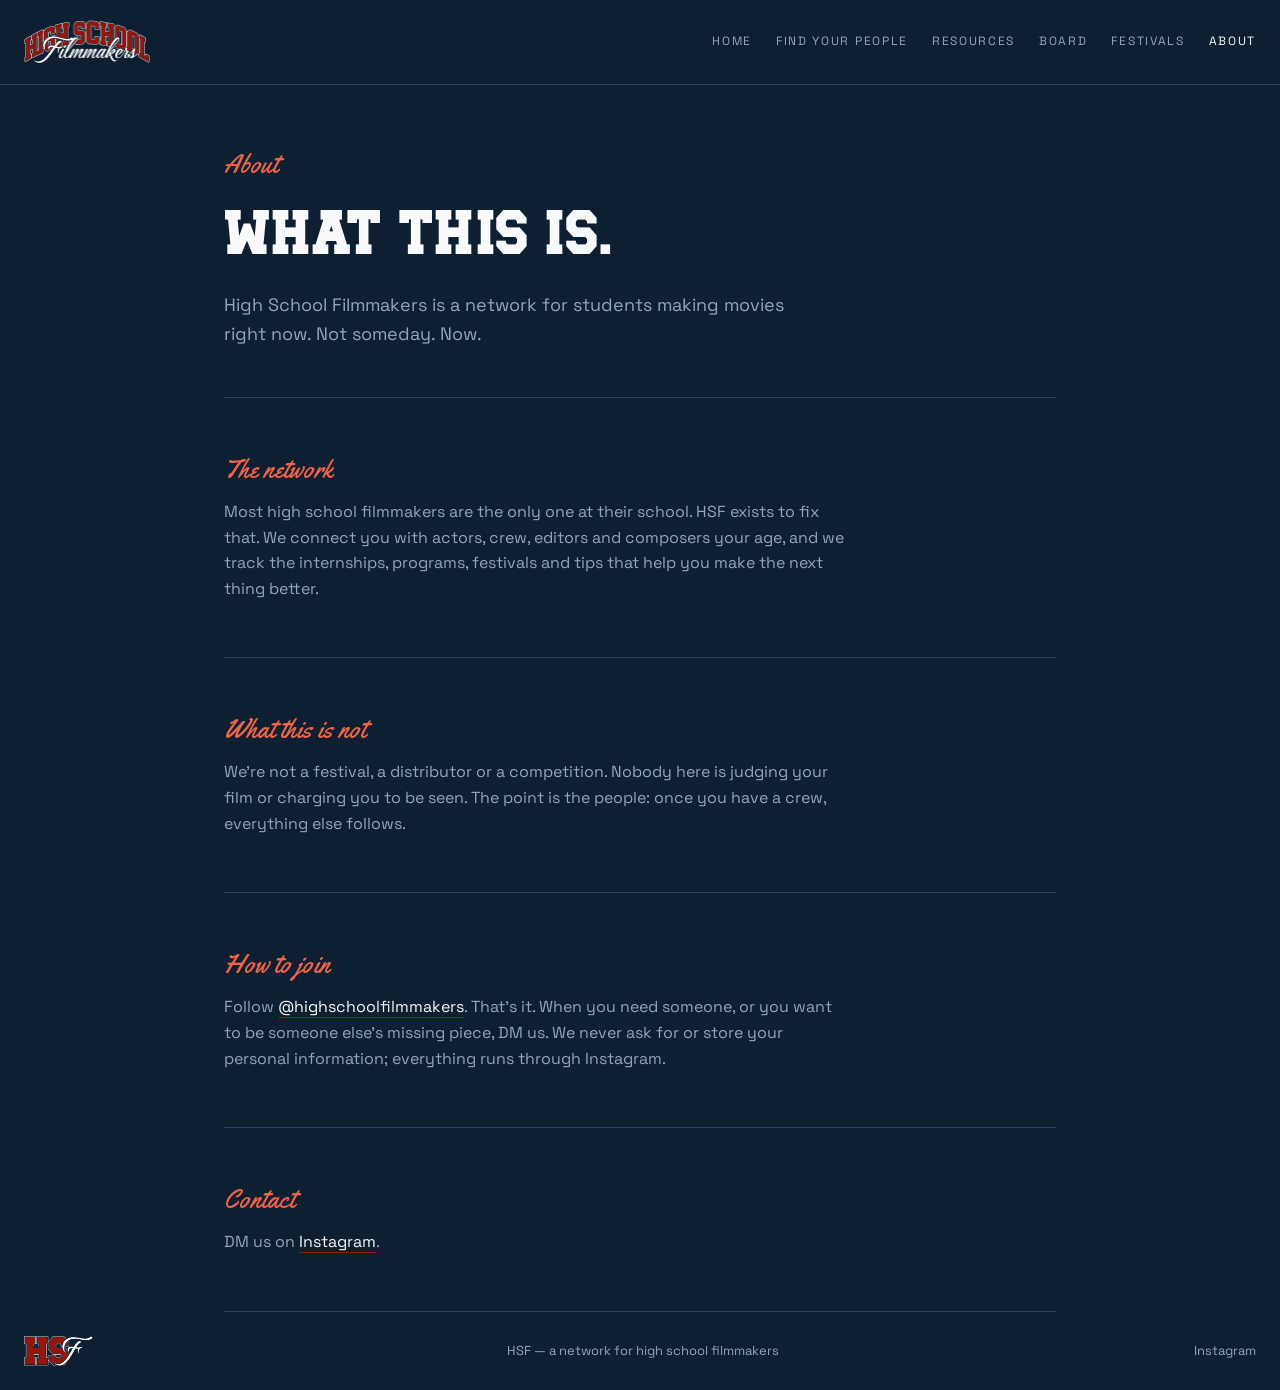
==== about.html @ a2c82431 "Add links to Board and Festivals in navigation" ====
<!DOCTYPE html>
<html lang="en">
<head>
<meta charset="UTF-8">
<meta name="viewport" content="width=device-width, initial-scale=1.0">
<title>About &mdash; High School Filmmakers</title>
<meta name="description" content="What High School Filmmakers is and how to join.">
<link rel="icon" href="favicon.svg" type="image/svg+xml">
<link rel="preconnect" href="https://fonts.googleapis.com">
<link rel="preconnect" href="https://fonts.gstatic.com" crossorigin>
<link href="https://fonts.googleapis.com/css2?family=Space+Grotesk:wght@400;500;700&family=Yellowtail&display=swap" rel="stylesheet">
<link rel="stylesheet" href="styles.css">
</head>
<body>
<header class="site-header">
  <a class="wordmark" href="index.html" aria-label="High School Filmmakers home"><img src="hsf-logo.png" alt="High School Filmmakers"></a>
  <nav>
    <a href="index.html">Home</a>
    <a href="find.html">Find Your People</a>
    <a href="resources.html">Resources</a>
    <a href="board.html">Board</a>
    <a href="festivals.html">Festivals</a>
    <a href="about.html" aria-current="page">About</a>
  </nav>
</header>

<main>
  <section class="hero hero-small">
    <p class="label">About</p>
    <h1>What this is.</h1>
    <p class="lede">High School Filmmakers is a network for students making movies right now. Not someday. Now.</p>
  </section>

  <section class="panel">
    <p class="label">The network</p>
    <p>Most high school filmmakers are the only one at their school. HSF exists to fix that. We connect you with actors, crew, editors and composers your age, and we track the internships, programs, festivals and tips that help you make the next thing better.</p>
  </section>

  <section class="panel">
    <p class="label">What this is not</p>
    <p>We're not a festival, a distributor or a competition. Nobody here is judging your film or charging you to be seen. The point is the people: once you have a crew, everything else follows.</p>
  </section>

  <section class="panel">
    <p class="label">How to join</p>
    <p>Follow <a class="text-link" href="https://www.instagram.com/highschoolfilmmakers" target="_blank" rel="noopener">@highschoolfilmmakers</a>. That's it. When you need someone, or you want to be someone else's missing piece, DM us. We never ask for or store your personal information; everything runs through Instagram.</p>
  </section>

  <section class="panel">
    <p class="label">Contact</p>
    <p>DM us on <a class="text-link" href="https://www.instagram.com/highschoolfilmmakers" target="_blank" rel="noopener">Instagram</a>.</p>
  </section>
</main>

<footer class="site-footer">
  <img class="footer-mark" src="hsf-mark.svg" alt="HSF">
  <span>HSF &mdash; a network for high school filmmakers</span>
  <a href="https://www.instagram.com/highschoolfilmmakers" target="_blank" rel="noopener">Instagram</a>
</footer>
</body>
</html>
---- styles.css ----
@font-face {
  font-family: 'Baseball Club';
  src: url('baseball-club-solid.woff2') format('woff2');
  font-weight: 400;
  font-style: normal;
  font-display: swap;
}

:root {
  --bg: #0d1f30;
  --ink: #f7f9fb;
  --muted: #93a5b8;
  --accent: #93170f;
  --line: #25415e;
}

* { box-sizing: border-box; margin: 0; padding: 0; }

body {
  background: var(--bg);
  color: var(--ink);
  font-family: 'Space Grotesk', system-ui, -apple-system, sans-serif;
  line-height: 1.6;
  -webkit-font-smoothing: antialiased;
}

a { color: inherit; }

.site-header {
  display: flex;
  align-items: center;
  justify-content: space-between;
  padding: 20px 24px;
  border-bottom: 1px solid var(--line);
}

.wordmark {
  display: inline-flex;
  align-items: center;
  text-decoration: none;
}
.wordmark img { height: 44px; width: auto; display: block; }

.site-header nav { display: flex; gap: 24px; }
.site-header nav a {
  text-decoration: none;
  text-transform: uppercase;
  font-size: 12px;
  letter-spacing: 0.14em;
  color: var(--muted);
}
.site-header nav a:hover,
.site-header nav a[aria-current="page"] { color: var(--ink); }

main { max-width: 880px; margin: 0 auto; padding: 0 24px; }

.hero { padding: 96px 0 72px; border-bottom: 1px solid var(--line); }
.hero-small { padding: 64px 0 48px; }

.label {
  font-family: 'Yellowtail', 'Space Grotesk', cursive;
  font-size: 26px;
  line-height: 1.2;
  color: #f0654a;
  margin-bottom: 20px;
}
.panel .label { color: #f0654a; }

h1 {
  font-family: 'Baseball Club', 'Space Grotesk', system-ui, sans-serif;
  font-size: clamp(38px, 6.5vw, 62px);
  line-height: 1.08;
  font-weight: 400;
  letter-spacing: 0.02em;
  margin-bottom: 24px;
  color: var(--ink);
}

h2 {
  font-family: 'Baseball Club', 'Space Grotesk', system-ui, sans-serif;
  font-size: 28px;
  margin-bottom: 14px;
  letter-spacing: 0.02em;
  font-weight: 400;
  color: var(--ink);
}

.lede { font-size: 18px; color: var(--muted); max-width: 560px; }

.cta-row { display: flex; gap: 14px; margin-top: 36px; flex-wrap: wrap; }

.btn {
  display: inline-block;
  padding: 13px 22px;
  border: 1px solid var(--ink);
  text-decoration: none;
  text-transform: uppercase;
  font-size: 12px;
  letter-spacing: 0.14em;
  font-weight: 500;
  background: transparent;
  color: var(--ink);
  cursor: pointer;
  font-family: inherit;
}
.btn:hover { background: var(--ink); color: var(--bg); }
.btn-solid { background: var(--accent); color: #fff; border-color: var(--accent); }
.btn-solid:hover { background: #7a120c; border-color: #7a120c; color: #fff; }

.panel { padding: 56px 0; border-bottom: 1px solid var(--line); }
.panel p { color: var(--muted); max-width: 620px; }
.panel .label { margin-bottom: 14px; }

.panel-grid { display: grid; grid-template-columns: repeat(3, 1fr); gap: 32px; border-bottom: 1px solid var(--line); }
.panel-grid .panel { border-bottom: none; }
@media (max-width: 720px) { .panel-grid { grid-template-columns: 1fr; gap: 0; } .panel-grid .panel { border-bottom: 1px solid var(--line); } }

.text-link { color: var(--ink); text-decoration: none; border-bottom: 1px solid var(--accent); }
.text-link:hover { border-color: var(--ink); }

.rules ul { list-style: none; }
.rules li { color: var(--muted); padding: 10px 0 10px 22px; position: relative; }
.rules li::before { content: ""; position: absolute; left: 0; top: 20px; width: 10px; height: 1px; background: var(--accent); }

.form-note { margin-bottom: 28px; }

form { max-width: 520px; }
label {
  display: block;
  text-transform: uppercase;
  font-size: 12px;
  letter-spacing: 0.14em;
  color: var(--muted);
  margin: 22px 0 8px;
}
input {
  width: 100%;
  padding: 13px 14px;
  background: transparent;
  border: 1px solid var(--line);
  color: var(--ink);
  font-family: inherit;
  font-size: 15px;
}
input:focus { outline: none; border-color: var(--ink); }
form .btn { margin-top: 28px; }

.form-done { margin-top: 20px; color: var(--ink); }

.site-footer {
  display: flex;
  justify-content: space-between;
  align-items: center;
  padding: 24px;
  font-size: 13px;
  color: var(--muted);
}
.site-footer .footer-mark { height: 30px; width: auto; display: block; }
.site-footer a { color: var(--muted); text-decoration: none; }
.site-footer a:hover { color: var(--ink); }
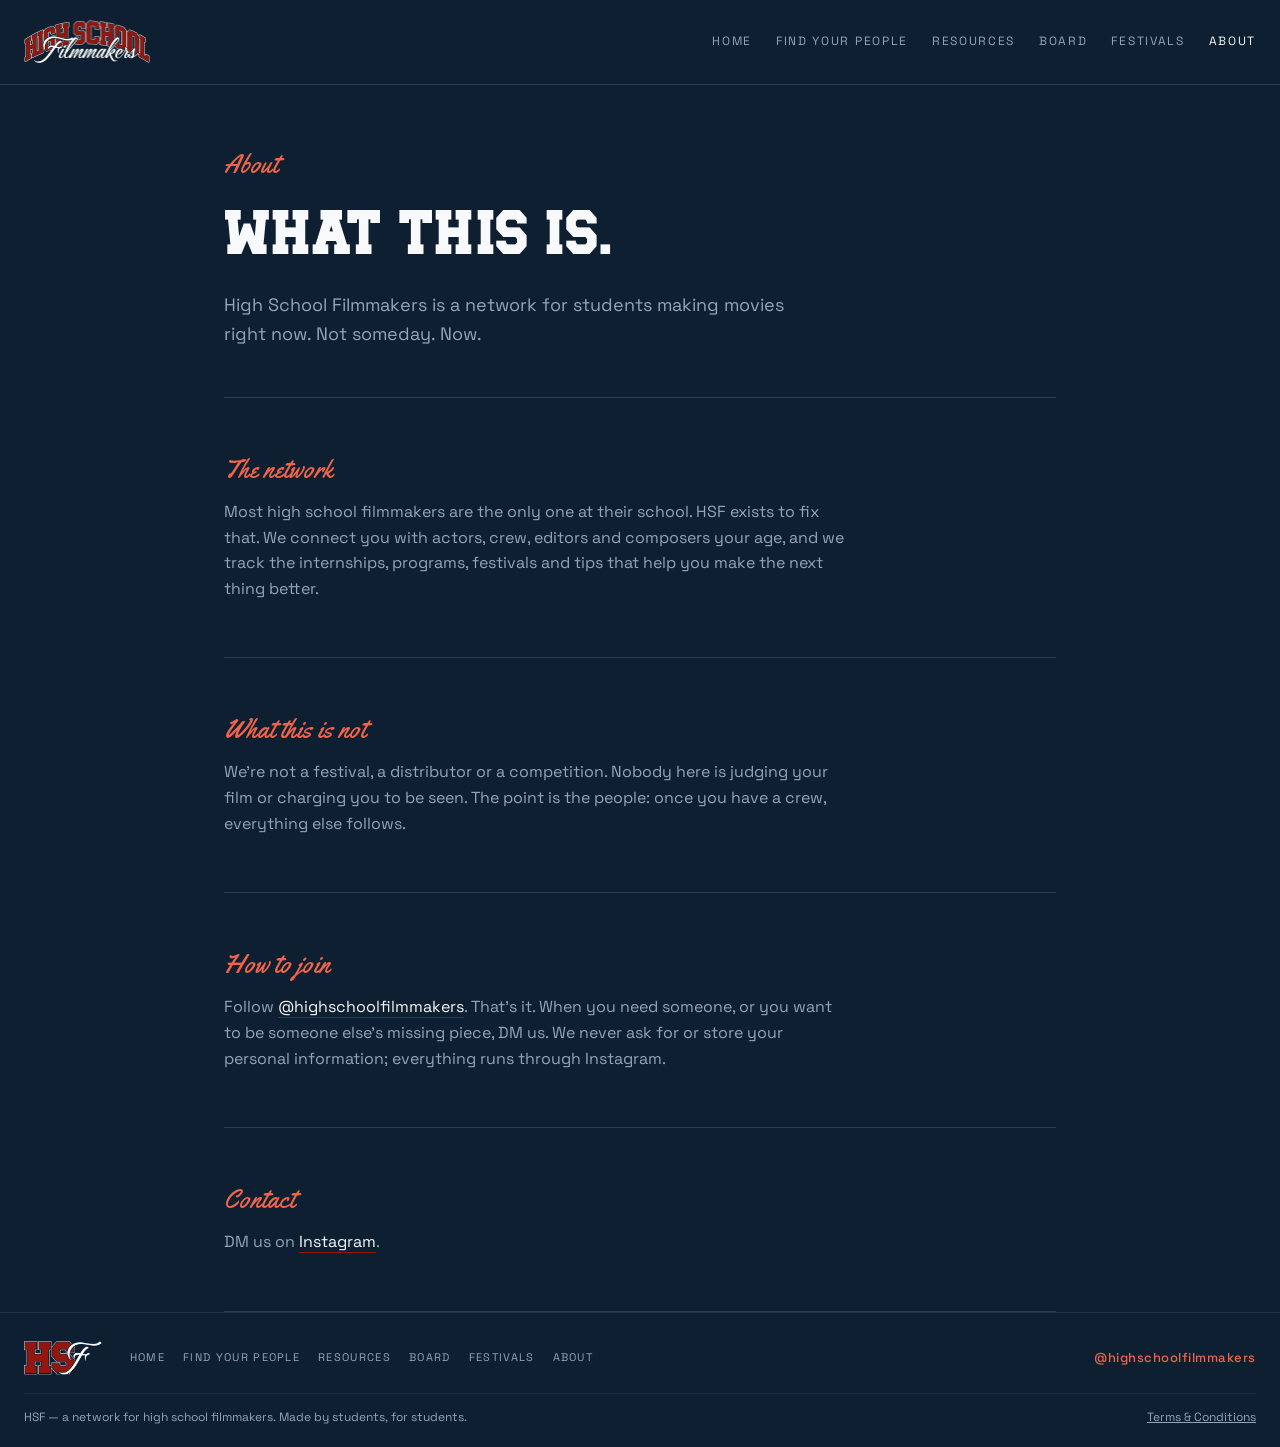
==== commit e856f544: "Enhance footer with navigation and Instagram link Updated footer section with navigation links and I" ====
--- a/about.html
+++ b/about.html
@@ -53,9 +53,22 @@
 </main>
 
 <footer class="site-footer">
-  <img class="footer-mark" src="hsf-mark.svg" alt="HSF">
-  <span>HSF &mdash; a network for high school filmmakers</span>
-  <a href="https://www.instagram.com/highschoolfilmmakers" target="_blank" rel="noopener">Instagram</a>
+  <div class="footer-top">
+    <img class="footer-mark" src="hsf-mark.svg" alt="HSF">
+    <nav class="footer-nav" aria-label="Footer">
+      <a href="index.html">Home</a>
+      <a href="find.html">Find Your People</a>
+      <a href="resources.html">Resources</a>
+      <a href="board.html">Board</a>
+      <a href="festivals.html">Festivals</a>
+      <a href="about.html">About</a>
+    </nav>
+    <a class="footer-ig" href="https://www.instagram.com/highschoolfilmmakers" target="_blank" rel="noopener">@highschoolfilmmakers</a>
+  </div>
+  <div class="footer-bottom">
+    <span>HSF &mdash; a network for high school filmmakers. Made by students, for students.</span>
+    <a href="terms.html">Terms &amp; Conditions</a>
+  </div>
 </footer>
 </body>
 </html>
--- a/styles.css
+++ b/styles.css
@@ -148,13 +148,31 @@
 .form-done { margin-top: 20px; color: var(--ink); }
 
 .site-footer {
-  display: flex;
-  justify-content: space-between;
-  align-items: center;
-  padding: 24px;
+  border-top: 1px solid rgba(255,255,255,.08);
+  padding: 28px 24px 20px;
   font-size: 13px;
   color: var(--muted);
 }
-.site-footer .footer-mark { height: 30px; width: auto; display: block; }
-.site-footer a { color: var(--muted); text-decoration: none; }
+.footer-top {
+  display: flex; align-items: center; gap: 28px; flex-wrap: wrap;
+  padding-bottom: 18px;
+}
+.site-footer .footer-mark { height: 34px; width: auto; display: block; }
+.footer-nav { display: flex; gap: 18px; flex-wrap: wrap; flex: 1; }
+.footer-nav a {
+  color: var(--muted); text-decoration: none; text-transform: uppercase;
+  letter-spacing: .12em; font-size: 11px;
+}
+.footer-ig {
+  color: #f0654a; text-decoration: none; font-weight: 500; letter-spacing: .04em;
+}
+.footer-bottom {
+  display: flex; justify-content: space-between; gap: 12px; flex-wrap: wrap;
+  border-top: 1px solid rgba(255,255,255,.06); padding-top: 14px; font-size: 12px;
+}
 .site-footer a:hover { color: var(--ink); }
+.footer-ig:hover { color: #f0654a; opacity: .85; }
+@media (max-width: 640px) {
+  .footer-top { flex-direction: column; align-items: flex-start; gap: 14px; }
+  .footer-bottom { flex-direction: column; }
+}
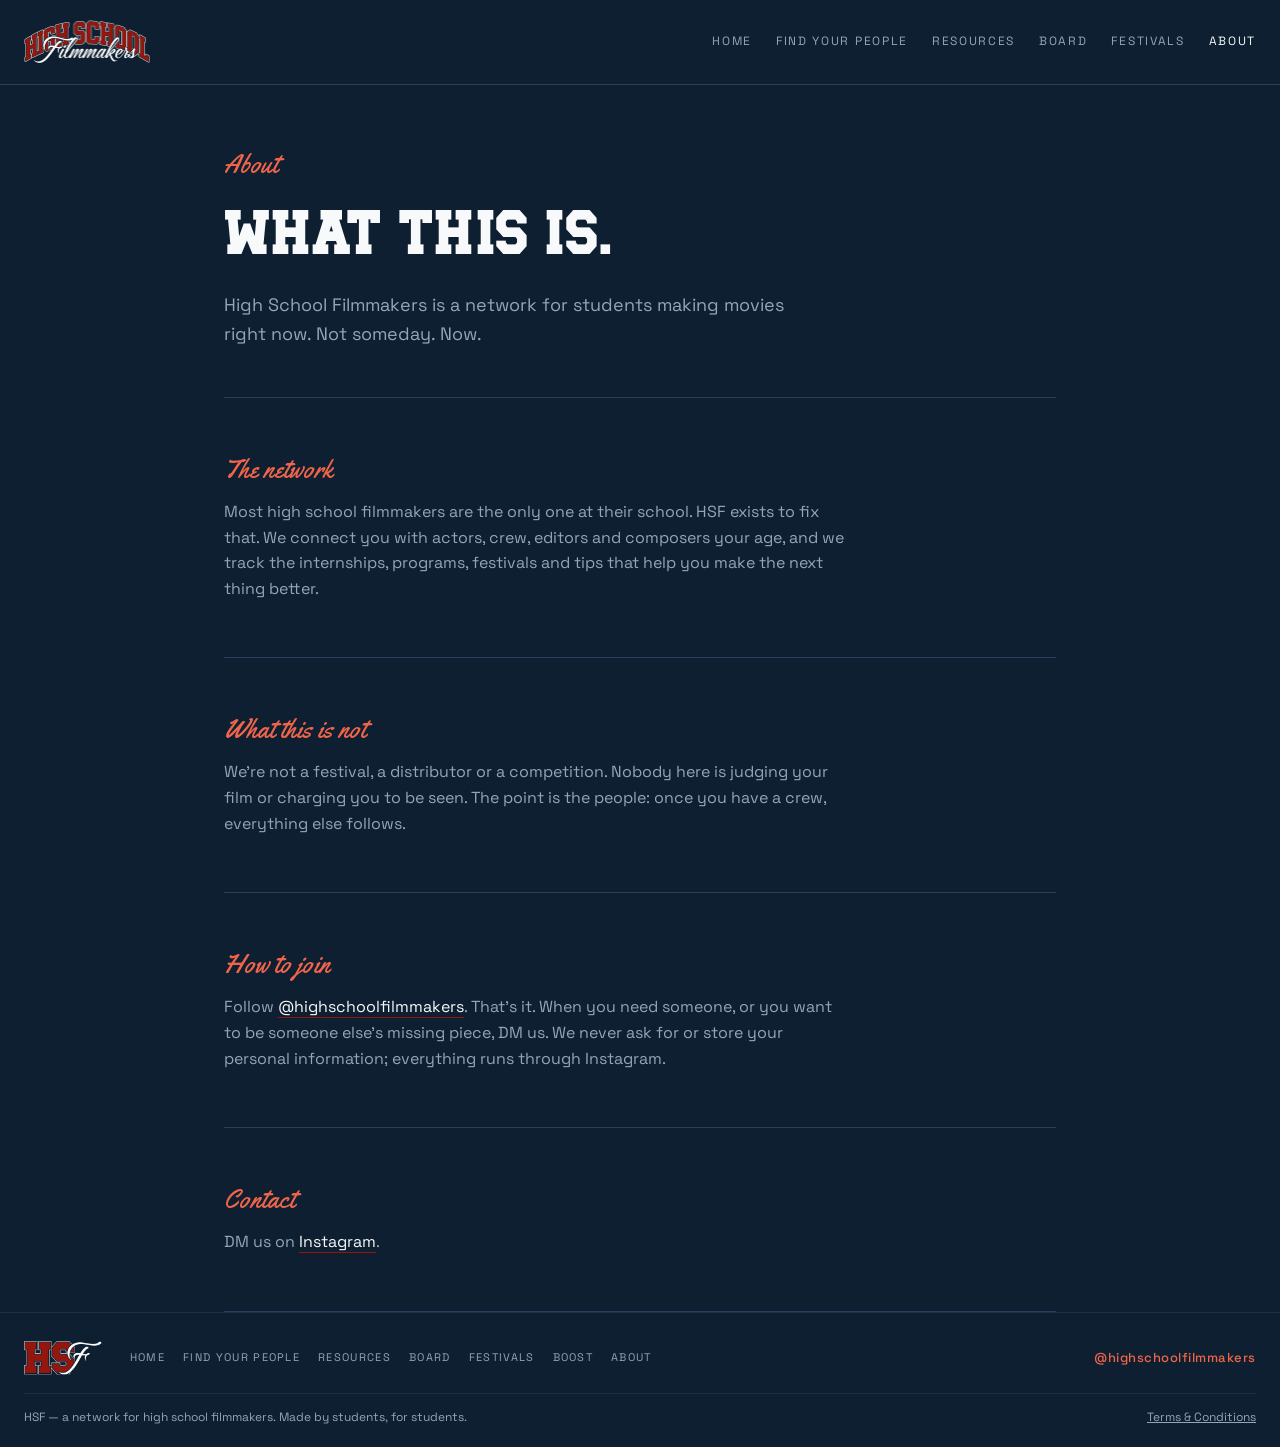
==== commit 9c4833ee: "Update navigation links in about.html" ====
--- a/about.html
+++ b/about.html
@@ -61,7 +61,8 @@
       <a href="resources.html">Resources</a>
       <a href="board.html">Board</a>
       <a href="festivals.html">Festivals</a>
-      <a href="about.html">About</a>
+      <a href="boost.html">Boost</a>
+    <a href="about.html">About</a>
     </nav>
     <a class="footer-ig" href="https://www.instagram.com/highschoolfilmmakers" target="_blank" rel="noopener">@highschoolfilmmakers</a>
   </div>
@@ -71,4 +72,4 @@
   </div>
 </footer>
 </body>
-</html>
+  </html>
--- a/styles.css
+++ b/styles.css
@@ -176,3 +176,30 @@
   .footer-top { flex-direction: column; align-items: flex-start; gap: 14px; }
   .footer-bottom { flex-direction: column; }
 }
+
+/* Homepage jazz */
+.script-accent {
+  font-family: 'Yellowtail', 'Space Grotesk', cursive;
+  color: #f0654a; font-size: 1.05em; letter-spacing: 0;
+}
+.marquee {
+  overflow: hidden; border-bottom: 1px solid var(--line);
+  padding: 16px 0; margin-bottom: 8px;
+}
+.marquee-track {
+  display: flex; gap: 56px; width: max-content;
+  white-space: nowrap; animation: hsf-scroll 26s linear infinite;
+  font-family: 'Baseball Club', 'Space Grotesk', sans-serif;
+  font-size: 15px; letter-spacing: .28em; text-transform: uppercase;
+  color: rgba(245, 242, 236, .32);
+}
+.marquee-track span::after { content: '\2022'; margin-left: 56px; color: rgba(240,101,74,.6); }
+@keyframes hsf-scroll { to { transform: translateX(-50%); } }
+.panel { transition: transform .18s ease, border-color .18s ease; }
+.panel:hover { transform: translateY(-3px); border-color: rgba(240,101,74,.5); }
+.panel-feature { border-color: rgba(147,23,15,.65); background: linear-gradient(180deg, rgba(147,23,15,.14), rgba(147,23,15,0) 70%); }
+.panel h3 { margin-top: 6px; }
+@media (prefers-reduced-motion: reduce) {
+  .marquee-track { animation: none; }
+  .panel, .panel:hover { transition: none; transform: none; }
+}
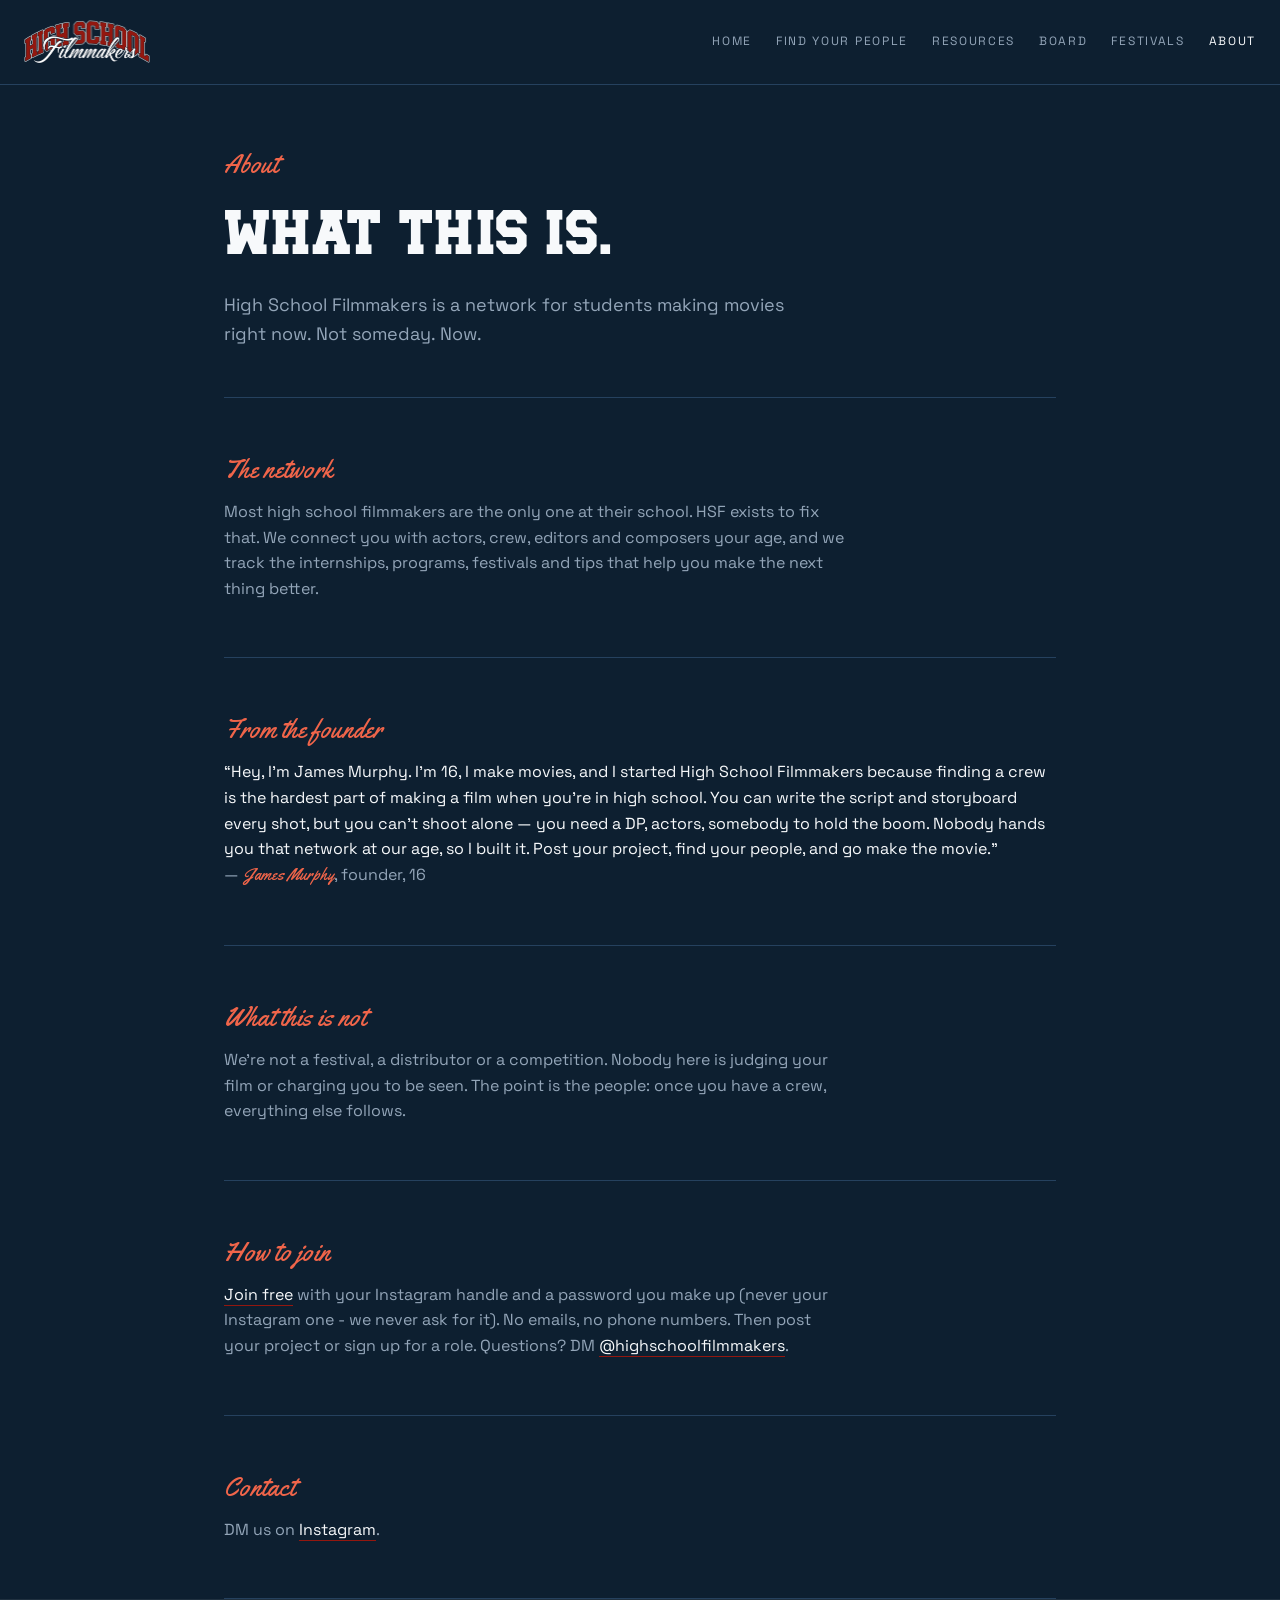
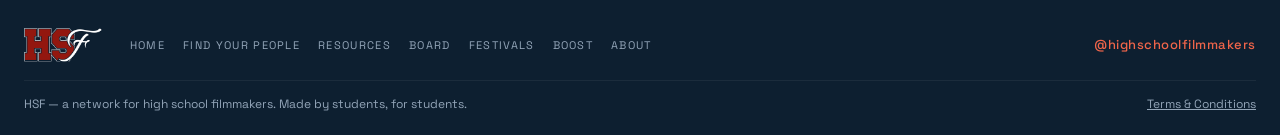
==== commit cf7c3c7d: "Add founder's message and update joining instructions" ====
--- a/about.html
+++ b/about.html
@@ -5,6 +5,11 @@
 <meta name="viewport" content="width=device-width, initial-scale=1.0">
 <title>About &mdash; High School Filmmakers</title>
 <meta name="description" content="What High School Filmmakers is and how to join.">
+<meta property="og:type" content="website">
+<meta property="og:title" content="About - High School Filmmakers">
+<meta property="og:description" content="What High School Filmmakers is and how to join.">
+<meta property="og:image" content="https://highschoolfilmmakers.pages.dev/hsf-logo.png">
+<meta name="twitter:card" content="summary">
 <link rel="icon" href="favicon.svg" type="image/svg+xml">
 <link rel="preconnect" href="https://fonts.googleapis.com">
 <link rel="preconnect" href="https://fonts.gstatic.com" crossorigin>
@@ -36,6 +41,12 @@
     <p>Most high school filmmakers are the only one at their school. HSF exists to fix that. We connect you with actors, crew, editors and composers your age, and we track the internships, programs, festivals and tips that help you make the next thing better.</p>
   </section>
 
+  <section class="panel founder">
+    <p class="label">From the founder</p>
+    <blockquote>“Hey, I’m James Murphy. I’m 16, I make movies, and I started High School Filmmakers because finding a crew is the hardest part of making a film when you’re in high school. You can write the script and storyboard every shot, but you can’t shoot alone — you need a DP, actors, somebody to hold the boom. Nobody hands you that network at our age, so I built it. Post your project, find your people, and go make the movie.”</blockquote>
+    <p class="founder-sig">— <span class="script-accent">James Murphy</span>, founder, 16</p>
+  </section>
+
   <section class="panel">
     <p class="label">What this is not</p>
     <p>We're not a festival, a distributor or a competition. Nobody here is judging your film or charging you to be seen. The point is the people: once you have a crew, everything else follows.</p>
@@ -43,7 +54,7 @@
 
   <section class="panel">
     <p class="label">How to join</p>
-    <p>Follow <a class="text-link" href="https://www.instagram.com/highschoolfilmmakers" target="_blank" rel="noopener">@highschoolfilmmakers</a>. That's it. When you need someone, or you want to be someone else's missing piece, DM us. We never ask for or store your personal information; everything runs through Instagram.</p>
+    <p><a class="text-link" href="join.html">Join free</a> with your Instagram handle and a password you make up (never your Instagram one - we never ask for it). No emails, no phone numbers. Then post your project or sign up for a role. Questions? DM <a class="text-link" href="https://www.instagram.com/highschoolfilmmakers" target="_blank" rel="noopener">@highschoolfilmmakers</a>.</p>
   </section>
 
   <section class="panel">
@@ -72,4 +83,4 @@
   </div>
 </footer>
 </body>
-  </html>
+</html>
--- a/styles.css
+++ b/styles.css
@@ -203,3 +203,13 @@
   .marquee-track { animation: none; }
   .panel, .panel:hover { transition: none; transform: none; }
 }
+
+/* Mobile header wrap (7-item nav) */
+@media (max-width: 760px) {
+  .site-header { flex-direction: column; align-items: flex-start; gap: 14px; padding: 16px 20px; }
+  .site-header nav { flex-wrap: wrap; gap: 10px 16px; }
+  .site-header nav a { font-size: 11px; letter-spacing: .1em; }
+  .hero { padding: 56px 0 44px; }
+  .hero-small { padding: 44px 0 32px; }
+  main { padding: 0 20px; }
+}
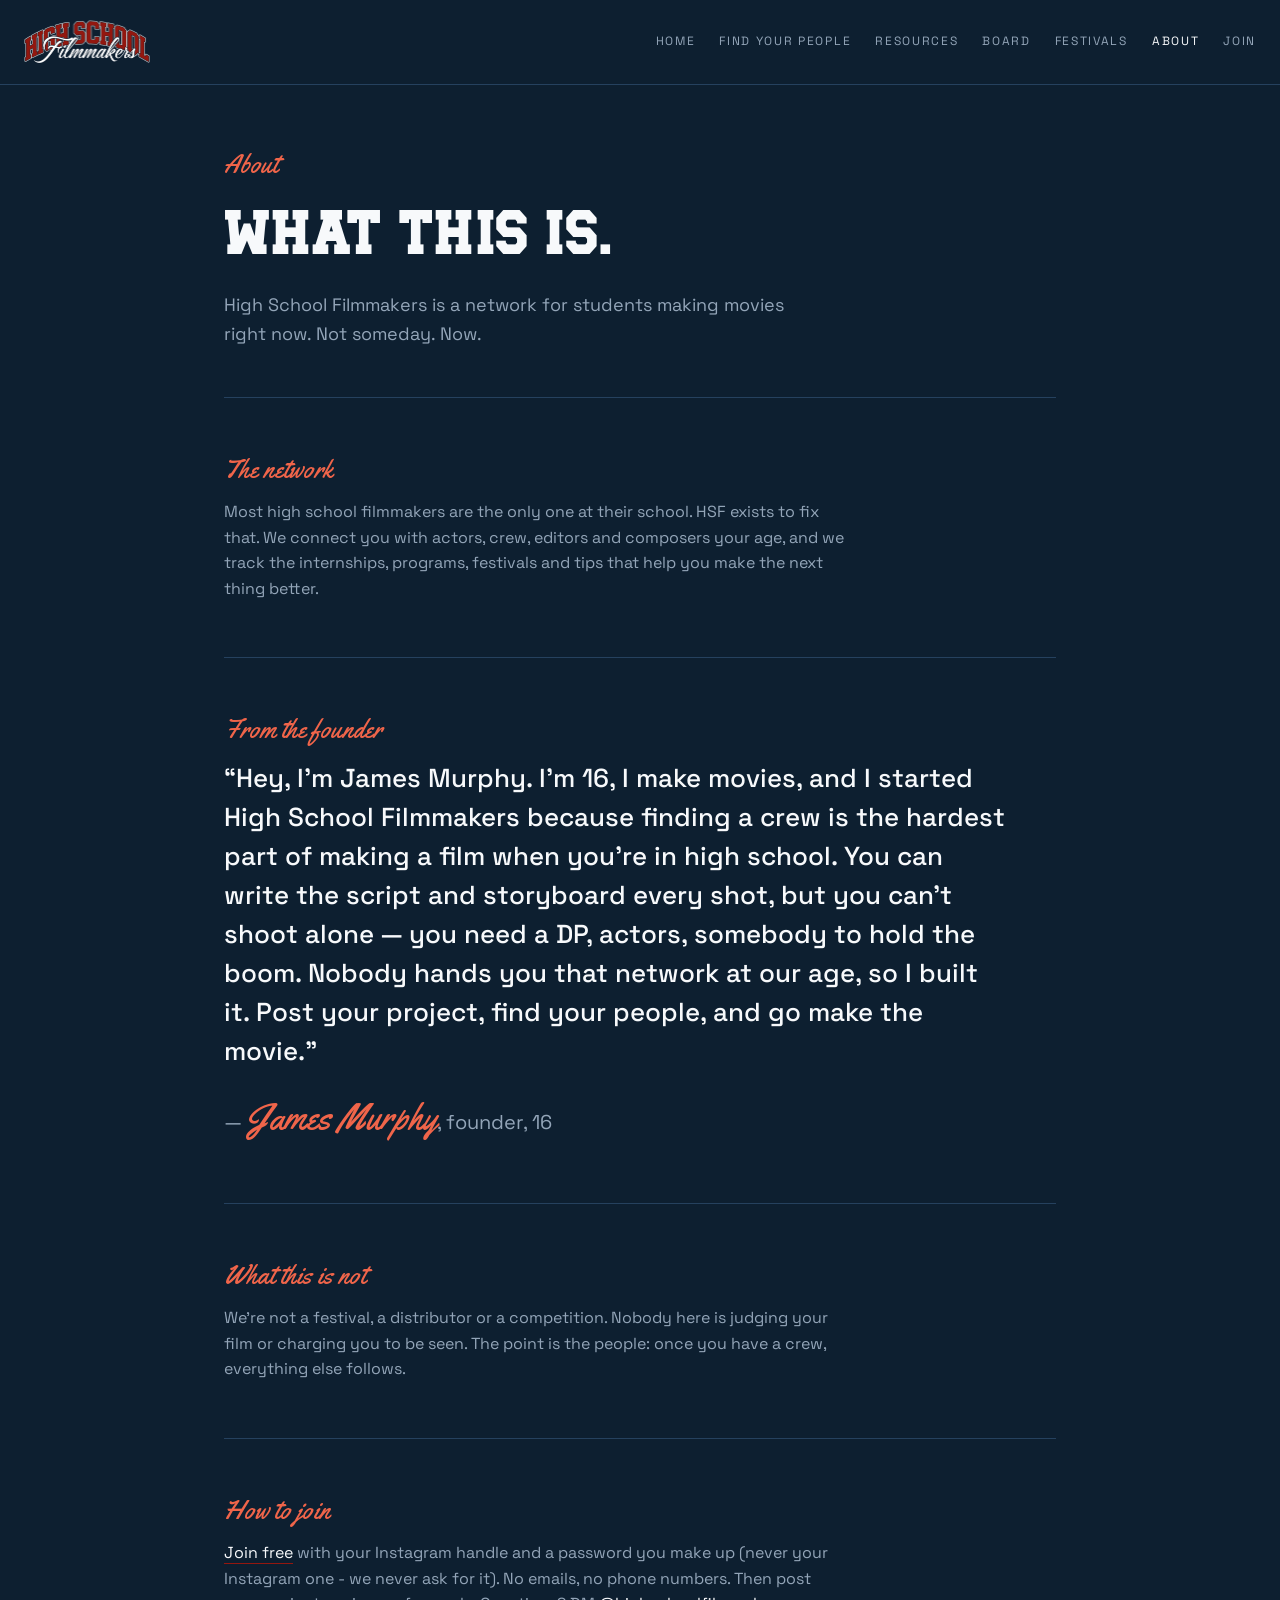
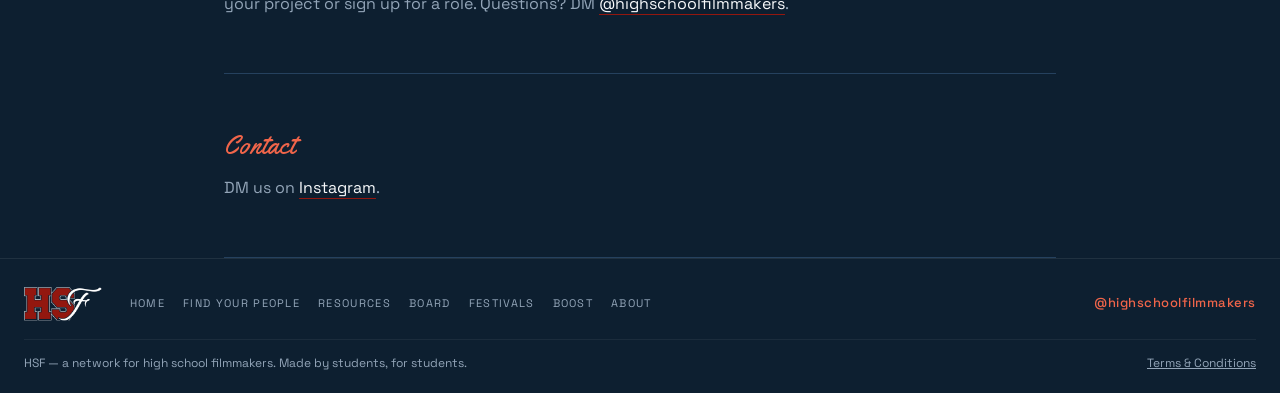
==== commit 2eee4ce2: "Add Join link and member script to about.html" ====
--- a/about.html
+++ b/about.html
@@ -26,6 +26,7 @@
     <a href="board.html">Board</a>
     <a href="festivals.html">Festivals</a>
     <a href="about.html" aria-current="page">About</a>
+    <a href="join.html" id="nav-join">Join</a>
   </nav>
 </header>
 
@@ -82,5 +83,13 @@
     <a href="terms.html">Terms &amp; Conditions</a>
   </div>
 </footer>
+<script src="hsf-member.js"></script>
+<script>
+hsfMember.ready().then(function (m) {
+  if (!m) return;
+  var a = document.getElementById('nav-join');
+  if (a) { a.textContent = '@' + m.ig; a.removeAttribute('aria-current'); }
+});
+</script>
 </body>
 </html>
--- a/styles.css
+++ b/styles.css
@@ -213,3 +213,45 @@
   .hero-small { padding: 44px 0 32px; }
   main { padding: 0 20px; }
 }
+
+/* Membership */
+.member-chip {
+  padding: 12px 14px; border: 1px dashed rgba(240, 101, 74, .55);
+  border-radius: 10px; font-size: 14px; color: var(--muted); margin: 0 0 18px;
+}
+.member-chip.ok { border-style: solid; border-color: rgba(125, 201, 143, .55); }
+.member-chip a { color: #f0654a; }
+.member-count { color: var(--muted); font-size: 14px; letter-spacing: .04em; margin-top: 22px; }
+.member-count strong { color: #f0654a; }
+
+/* Photos + founder */
+.photo-strip { display: grid; grid-template-columns: 1fr 1fr; gap: 18px; margin: 40px 0 0; }
+.photo-strip figure { margin: 0; border-radius: 14px; overflow: hidden; border: 1px solid rgba(255,255,255,.09); }
+.photo-strip img { width: 100%; height: 320px; object-fit: cover; display: block; }
+.photo-credit { font-size: 11px; color: var(--muted); letter-spacing: .04em; margin: 8px 0 0; }
+.founder blockquote { font-size: clamp(19px, 2.4vw, 26px); line-height: 1.5; font-weight: 500; margin: 12px 0 18px; max-width: 46ch; }
+.founder-sig { font-size: 20px; color: var(--muted); }
+.founder-sig .script-accent { font-size: 36px; }
+@media (max-width: 760px) {
+  .photo-strip { grid-template-columns: 1fr; }
+  .photo-strip img { height: 220px; }
+}
+
+/* hidden attribute must beat .btn display */
+[hidden] { display: none !important; }
+.join-tabs { display: flex; gap: 10px; margin-bottom: 22px; }
+.at-wrap { display: flex; align-items: center; gap: 8px; }
+.at-wrap span { color: #f0654a; font-weight: 700; }
+.at-wrap input { flex: 1; }
+.pass-note { font-size: 13px; color: var(--muted); line-height: 1.5; }
+.pass-note strong { color: #f0654a; }
+.join-panel input[type="text"], .join-panel input[type="password"], .join-panel select {
+  width: 100%; padding: 12px 14px; margin-top: 6px; background: rgba(255,255,255,.05);
+  border: 1px solid rgba(255,255,255,.14); border-radius: 10px; color: #fff; font-size: 15px;
+}
+.join-panel label { display: block; margin-bottom: 16px; font-size: 12px; letter-spacing: .12em; text-transform: uppercase; color: var(--muted); }
+.join-panel .check-row { display: flex; align-items: center; gap: 10px; text-transform: none; letter-spacing: 0; font-size: 14px; }
+.join-panel .cf-turnstile { margin: 6px 0 18px; }
+.join-panel .form-msg { margin-top: 12px; font-size: 14px; }
+.join-panel h2 { margin-bottom: 8px; }
+.join-panel .btn { margin-top: 4px; }
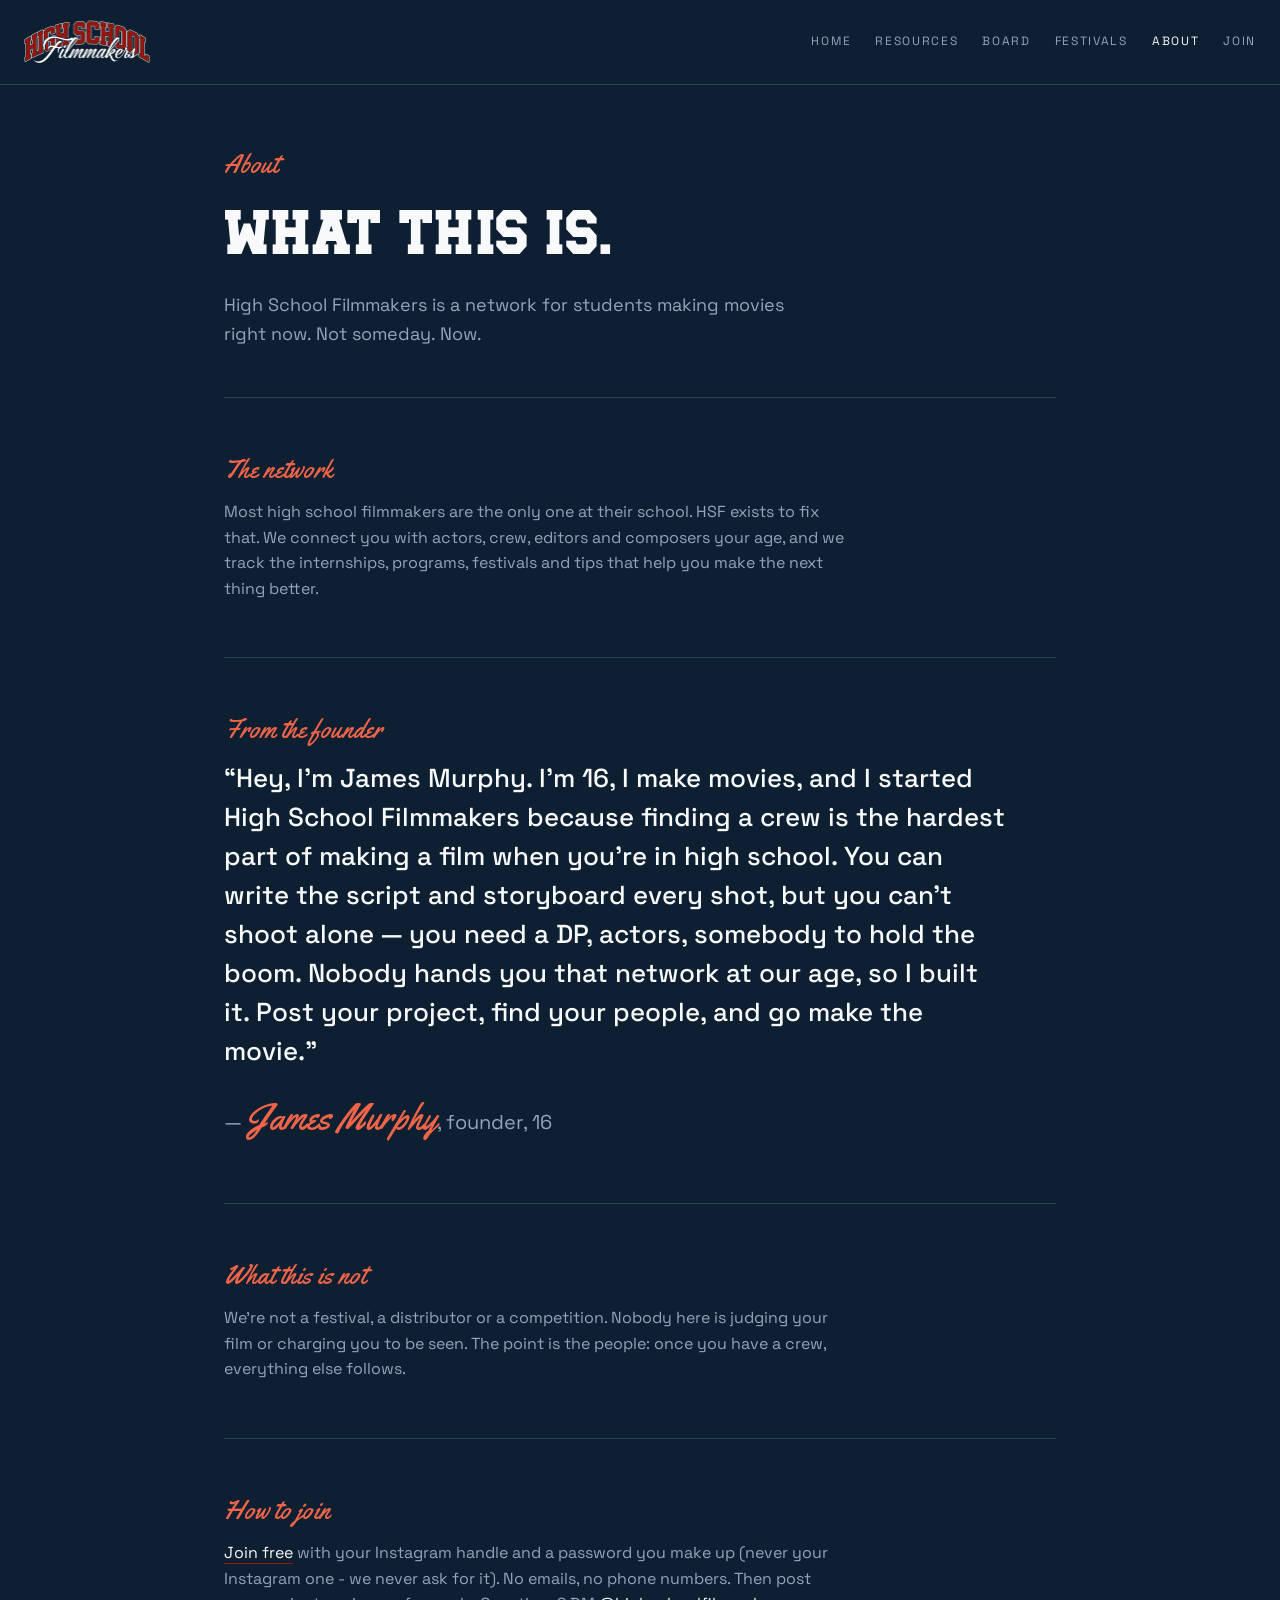
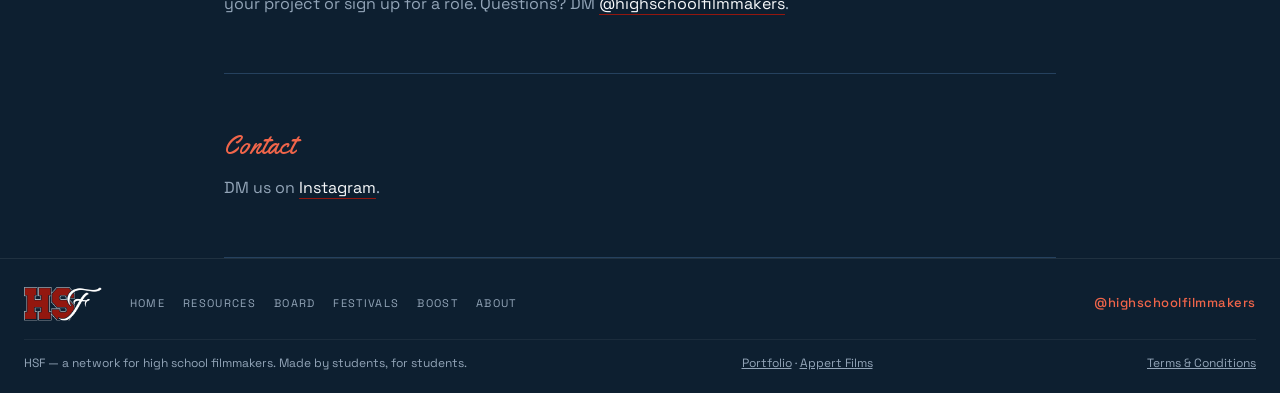
==== commit d06c8a91: "Remove 'Find Your People' links from about.html" ====
--- a/about.html
+++ b/about.html
@@ -8,7 +8,7 @@
 <meta property="og:type" content="website">
 <meta property="og:title" content="About - High School Filmmakers">
 <meta property="og:description" content="What High School Filmmakers is and how to join.">
-<meta property="og:image" content="https://highschoolfilmmakers.pages.dev/hsf-logo.png">
+<meta property="og:image" content="https://highschoolfilmmakers.com/hsf-logo.png">
 <meta name="twitter:card" content="summary">
 <link rel="icon" href="favicon.svg" type="image/svg+xml">
 <link rel="preconnect" href="https://fonts.googleapis.com">
@@ -21,7 +21,6 @@
   <a class="wordmark" href="index.html" aria-label="High School Filmmakers home"><img src="hsf-logo.png" alt="High School Filmmakers"></a>
   <nav>
     <a href="index.html">Home</a>
-    <a href="find.html">Find Your People</a>
     <a href="resources.html">Resources</a>
     <a href="board.html">Board</a>
     <a href="festivals.html">Festivals</a>
@@ -69,7 +68,6 @@
     <img class="footer-mark" src="hsf-mark.svg" alt="HSF">
     <nav class="footer-nav" aria-label="Footer">
       <a href="index.html">Home</a>
-      <a href="find.html">Find Your People</a>
       <a href="resources.html">Resources</a>
       <a href="board.html">Board</a>
       <a href="festivals.html">Festivals</a>
@@ -80,6 +78,7 @@
   </div>
   <div class="footer-bottom">
     <span>HSF &mdash; a network for high school filmmakers. Made by students, for students.</span>
+    <span class="footer-mini"><a href="https://jamesmurphyfilms.com" target="_blank" rel="noopener">Portfolio</a> &middot; <a href="https://appertfilms.com" target="_blank" rel="noopener">Appert Films</a></span>
     <a href="terms.html">Terms &amp; Conditions</a>
   </div>
 </footer>
@@ -92,4 +91,4 @@
 });
 </script>
 </body>
-</html>
+      </html>
--- a/styles.css
+++ b/styles.css
@@ -197,7 +197,7 @@
 @keyframes hsf-scroll { to { transform: translateX(-50%); } }
 .panel { transition: transform .18s ease, border-color .18s ease; }
 .panel:hover { transform: translateY(-3px); border-color: rgba(240,101,74,.5); }
-.panel-feature { border-color: rgba(147,23,15,.65); background: linear-gradient(180deg, rgba(147,23,15,.14), rgba(147,23,15,0) 70%); }
+.panel-feature { border-color: rgba(147,23,15,.65); }
 .panel h3 { margin-top: 6px; }
 @media (prefers-reduced-motion: reduce) {
   .marquee-track { animation: none; }
